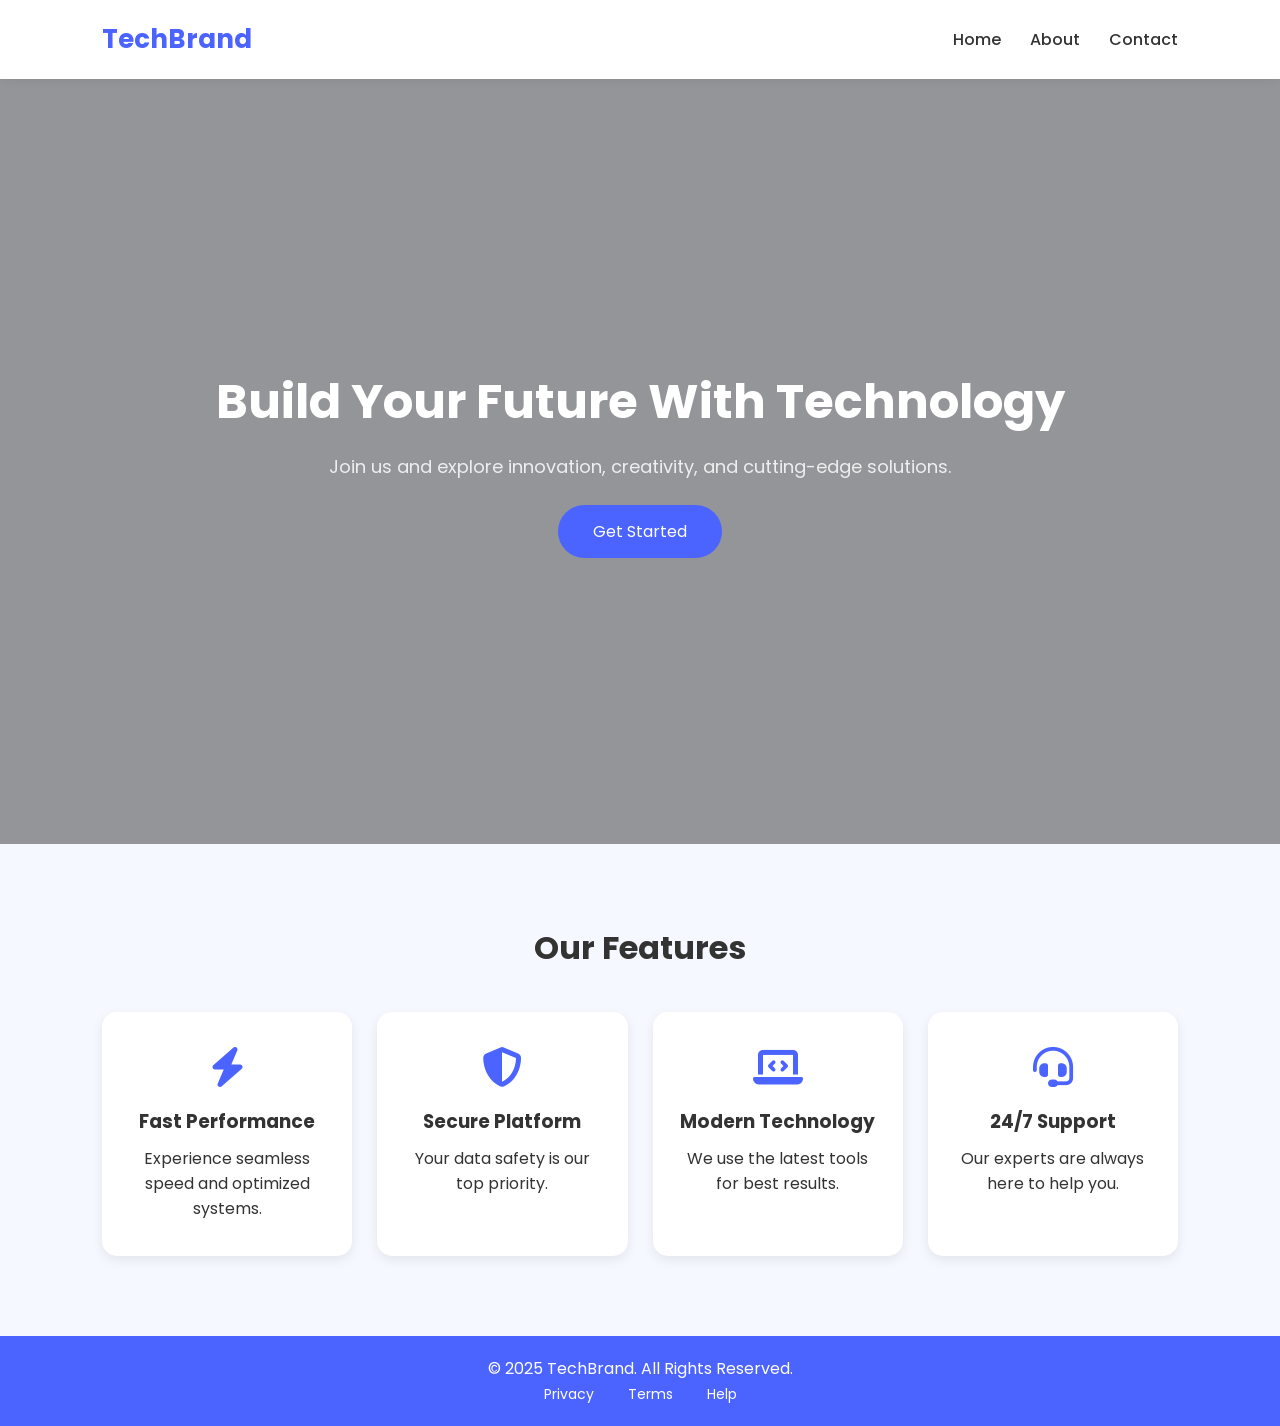
==== index.html @ 039b6f3d "Add files via upload" ====
<!DOCTYPE html>
<html lang="en">
<head>
    <meta charset="UTF-8">
    <meta name="viewport" content="width=device-width, initial-scale=1.0">
    <title>Modern Landing Page</title>

    <!-- Google Font -->
    <link href="https://fonts.googleapis.com/css2?family=Poppins:wght@300;400;600;700&display=swap" rel="stylesheet">

    <!-- Font Awesome Icons -->
    <link rel="stylesheet" href="https://cdnjs.cloudflare.com/ajax/libs/font-awesome/6.5.0/css/all.min.css">

    <link rel="stylesheet" href="style.css">
</head>
<body>

    <!-- Header -->
    <header>
        <div class="logo">TechBrand</div>
        <nav>
            <a href="#">Home</a>
            <a href="#">About</a>
            <a href="#">Contact</a>
        </nav>
    </header>

    <!-- Hero Section -->
    <section class="hero">
        <div class="hero-content">
            <h1>Build Your Future With Technology</h1>
            <p>Join us and explore innovation, creativity, and cutting-edge solutions.</p>
            <button class="cta-btn">Get Started</button>
        </div>
    </section>

    <!-- Features Section -->
    <section class="features">
        <h2>Our Features</h2>

        <div class="feature-container">
            <div class="card">
                <i class="fa-solid fa-bolt"></i>
                <h3>Fast Performance</h3>
                <p>Experience seamless speed and optimized systems.</p>
            </div>

            <div class="card">
                <i class="fa-solid fa-shield-halved"></i>
                <h3>Secure Platform</h3>
                <p>Your data safety is our top priority.</p>
            </div>

            <div class="card">
                <i class="fa-solid fa-laptop-code"></i>
                <h3>Modern Technology</h3>
                <p>We use the latest tools for best results.</p>
            </div>

            <div class="card">
                <i class="fa-solid fa-headset"></i>
                <h3>24/7 Support</h3>
                <p>Our experts are always here to help you.</p>
            </div>
        </div>
    </section>

    <!-- Footer -->
    <footer>
        <p>© 2025 TechBrand. All Rights Reserved.</p>
        <div class="footer-links">
            <a href="#">Privacy</a>
            <a href="#">Terms</a>
            <a href="#">Help</a>
        </div>
    </footer>

</body>
</html>
---- style.css ----
/* Global Style */
* {
    margin: 0;
    padding: 0;
    box-sizing: border-box;
    font-family: "Poppins", sans-serif;
}

body {
    background: #f6f8ff;
    color: #333;
}

/* Header */
header {
    width: 100%;
    padding: 20px 8%;
    display: flex;
    justify-content: space-between;
    align-items: center;
    background: white;
    box-shadow: 0 2px 10px rgba(0,0,0,0.05);
    position: sticky;
    top: 0;
}

.logo {
    font-size: 26px;
    font-weight: 700;
    color: #4b63ff;
}

nav a {
    margin-left: 25px;
    text-decoration: none;
    font-weight: 500;
    color: #333;
    transition: 0.3s ease;
}

nav a:hover {
    color: #4b63ff;
}

/* Hero Section */
.hero {
    height: 85vh;
    background: linear-gradient(rgba(0,0,0,0.4), rgba(0,0,0,0.4)),
                url("https://images.unsplash.com/photo-1527689368864-3a821dbccc34?auto=format&fit=crop&w=1350&q=80")
                center/cover no-repeat;
    display: flex;
    justify-content: center;
    align-items: center;
    text-align: center;
    padding: 0 8%;
}

.hero-content h1 {
    color: white;
    font-size: 48px;
    font-weight: 700;
}

.hero-content p {
    color: #eee;
    font-size: 18px;
    margin: 15px 0 25px;
}

.cta-btn {
    background: #4b63ff;
    border: none;
    padding: 14px 35px;
    border-radius: 30px;
    color: white;
    font-size: 16px;
    cursor: pointer;
    transition: 0.3s;
}

.cta-btn:hover {
    background: #3549d1;
}

/* Features Section */
.features {
    padding: 80px 8%;
    text-align: center;
}

.features h2 {
    font-size: 32px;
    margin-bottom: 40px;
}

.feature-container {
    display: grid;
    grid-template-columns: repeat(4, 1fr);
    gap: 25px;
}

.card {
    background: white;
    padding: 35px 25px;
    border-radius: 15px;
    text-align: center;
    transition: 0.3s;
    box-shadow: 0 4px 12px rgba(0,0,0,0.08);
}

.card:hover {
    transform: translateY(-7px);
}

.card i {
    font-size: 40px;
    margin-bottom: 20px;
    color: #4b63ff;
}

.card h3 {
    margin-bottom: 10px;
}

/* Footer */
footer {
    background: #4b63ff;
    color: white;
    padding: 20px 8%;
    text-align: center;
}

.footer-links a {
    color: white;
    text-decoration: none;
    margin: 0 15px;
    font-size: 14px;
    transition: 0.3s;
}

.footer-links a:hover {
    text-decoration: underline;
}

/* Responsive */
@media (max-width: 900px) {
    .feature-container {
        grid-template-columns: repeat(2, 1fr);
    }

    .hero-content h1 {
        font-size: 36px;
    }
}

@media (max-width: 600px) {
    header {
        flex-direction: column;
    }

    nav a {
        margin: 10px;
    }

    .feature-container {
        grid-template-columns: 1fr;
    }

    .hero-content h1 {
        font-size: 30px;
    }
}
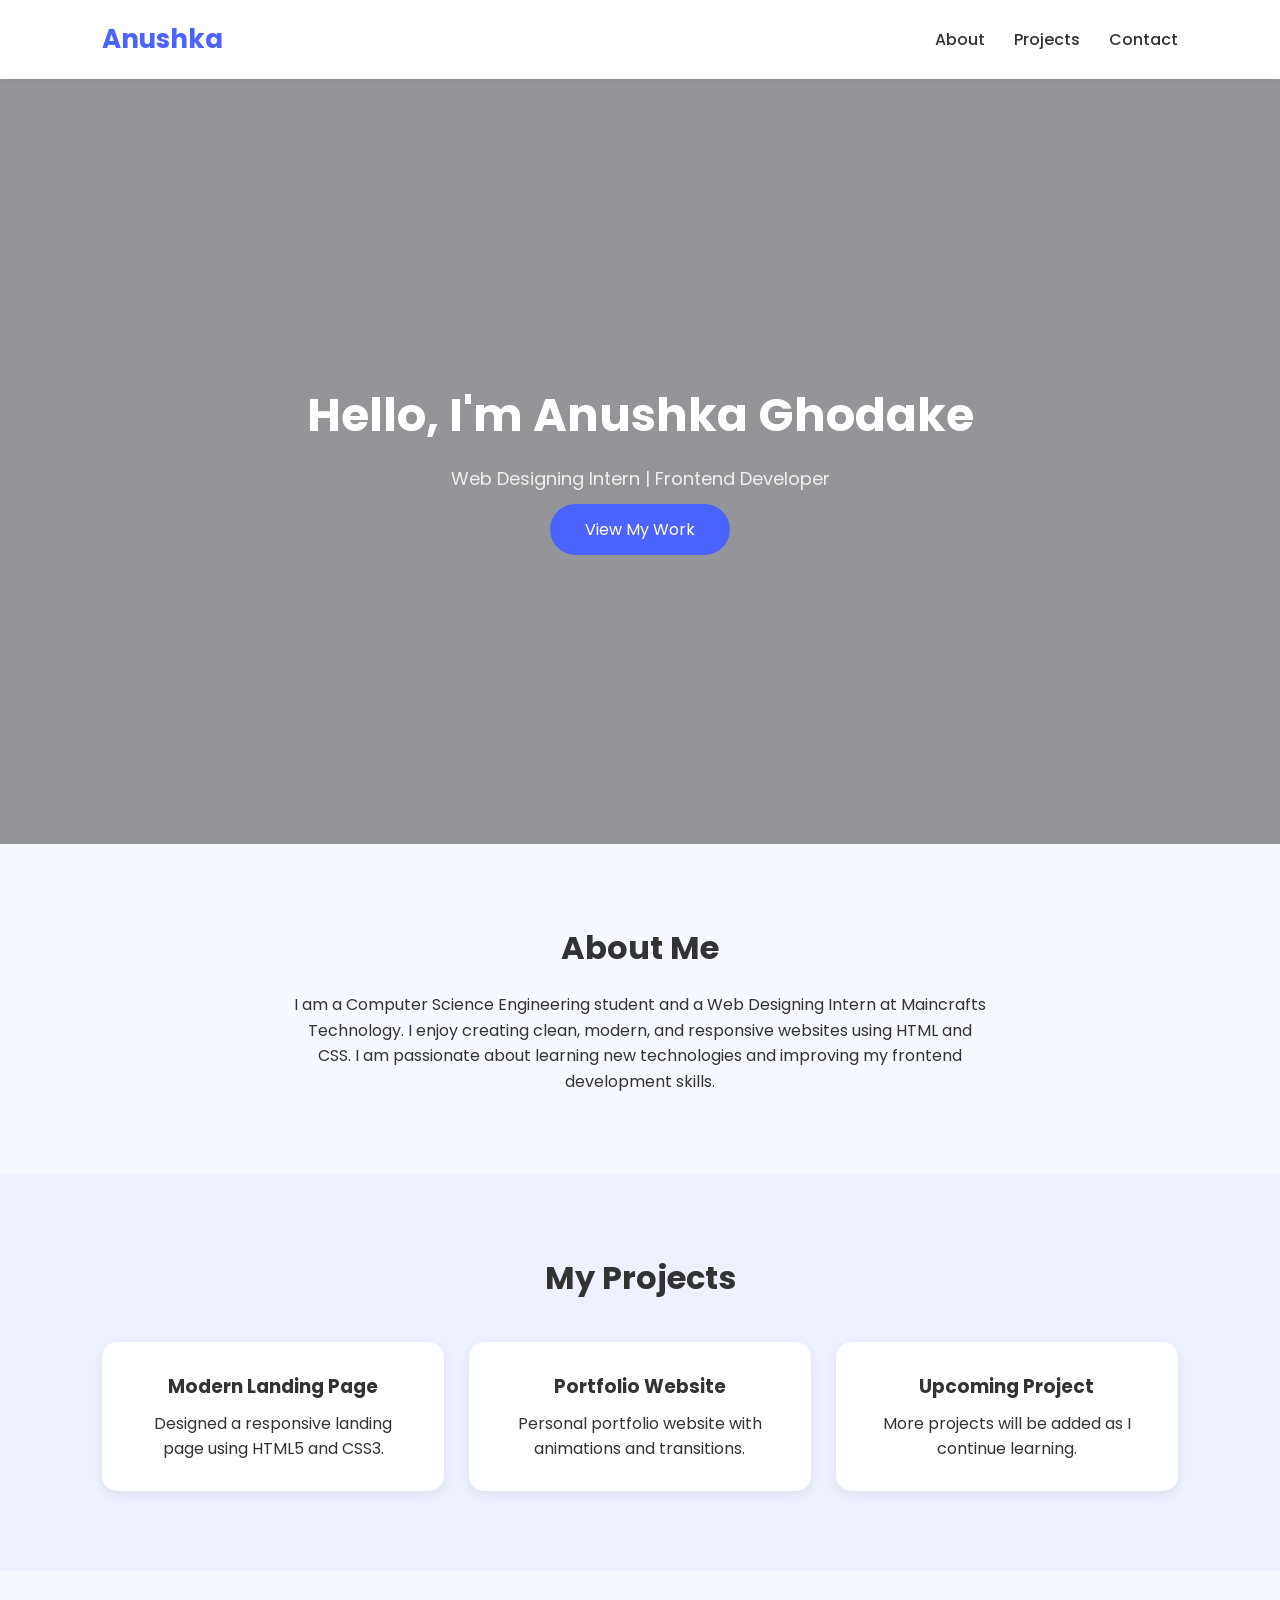
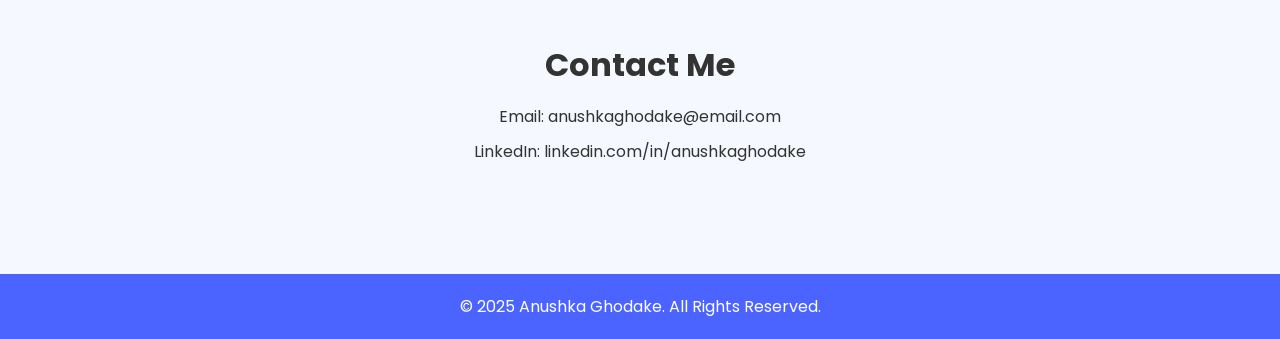
==== commit 8fa2b2d3: "Add files via upload" ====
--- a/index.html
+++ b/index.html
@@ -3,76 +3,81 @@
 <head>
     <meta charset="UTF-8">
     <meta name="viewport" content="width=device-width, initial-scale=1.0">
-    <title>Modern Landing Page</title>
+    <title>Personal Portfolio</title>
 
     <!-- Google Font -->
     <link href="https://fonts.googleapis.com/css2?family=Poppins:wght@300;400;600;700&display=swap" rel="stylesheet">
 
-    <!-- Font Awesome Icons -->
+    <!-- Font Awesome -->
     <link rel="stylesheet" href="https://cdnjs.cloudflare.com/ajax/libs/font-awesome/6.5.0/css/all.min.css">
 
+    <!-- CSS -->
     <link rel="stylesheet" href="style.css">
 </head>
 <body>
 
     <!-- Header -->
     <header>
-        <div class="logo">TechBrand</div>
+        <div class="logo">Anushka</div>
         <nav>
-            <a href="#">Home</a>
-            <a href="#">About</a>
-            <a href="#">Contact</a>
+            <a href="#about">About</a>
+            <a href="#projects">Projects</a>
+            <a href="#contact">Contact</a>
         </nav>
     </header>
 
     <!-- Hero Section -->
     <section class="hero">
         <div class="hero-content">
-            <h1>Build Your Future With Technology</h1>
-            <p>Join us and explore innovation, creativity, and cutting-edge solutions.</p>
-            <button class="cta-btn">Get Started</button>
+            <h1>Hello, I'm Anushka Ghodake</h1>
+            <p>Web Designing Intern | Frontend Developer</p>
+            <a href="#projects" class="cta-btn">View My Work</a>
         </div>
     </section>
 
-    <!-- Features Section -->
-    <section class="features">
-        <h2>Our Features</h2>
+    <!-- About Section -->
+    <section id="about" class="about">
+        <h2>About Me</h2>
+        <p>
+            I am a Computer Science Engineering student and a Web Designing Intern at
+            Maincrafts Technology. I enjoy creating clean, modern, and responsive
+            websites using HTML and CSS. I am passionate about learning new
+            technologies and improving my frontend development skills.
+        </p>
+    </section>
 
-        <div class="feature-container">
-            <div class="card">
-                <i class="fa-solid fa-bolt"></i>
-                <h3>Fast Performance</h3>
-                <p>Experience seamless speed and optimized systems.</p>
+    <!-- Projects Section -->
+    <section id="projects" class="projects">
+        <h2>My Projects</h2>
+
+        <div class="project-container">
+            <div class="project-card">
+                <h3>Modern Landing Page</h3>
+                <p>Designed a responsive landing page using HTML5 and CSS3.</p>
             </div>
 
-            <div class="card">
-                <i class="fa-solid fa-shield-halved"></i>
-                <h3>Secure Platform</h3>
-                <p>Your data safety is our top priority.</p>
+            <div class="project-card">
+                <h3>Portfolio Website</h3>
+                <p>Personal portfolio website with animations and transitions.</p>
             </div>
 
-            <div class="card">
-                <i class="fa-solid fa-laptop-code"></i>
-                <h3>Modern Technology</h3>
-                <p>We use the latest tools for best results.</p>
-            </div>
-
-            <div class="card">
-                <i class="fa-solid fa-headset"></i>
-                <h3>24/7 Support</h3>
-                <p>Our experts are always here to help you.</p>
+            <div class="project-card">
+                <h3>Upcoming Project</h3>
+                <p>More projects will be added as I continue learning.</p>
             </div>
         </div>
     </section>
 
+    <!-- Contact Section -->
+    <section id="contact" class="contact">
+        <h2>Contact Me</h2>
+        <p>Email: anushkaghodake@email.com</p>
+        <p>LinkedIn: linkedin.com/in/anushkaghodake</p>
+    </section>
+
     <!-- Footer -->
     <footer>
-        <p>© 2025 TechBrand. All Rights Reserved.</p>
-        <div class="footer-links">
-            <a href="#">Privacy</a>
-            <a href="#">Terms</a>
-            <a href="#">Help</a>
-        </div>
+        <p>© 2025 Anushka Ghodake. All Rights Reserved.</p>
     </footer>
 
 </body>
--- a/style.css
+++ b/style.css
@@ -1,9 +1,13 @@
-/* Global Style */
+/* Global Styles */
 * {
     margin: 0;
     padding: 0;
     box-sizing: border-box;
     font-family: "Poppins", sans-serif;
+}
+
+html {
+    scroll-behavior: smooth;
 }
 
 body {
@@ -22,6 +26,7 @@
     box-shadow: 0 2px 10px rgba(0,0,0,0.05);
     position: sticky;
     top: 0;
+    z-index: 100;
 }
 
 .logo {
@@ -35,7 +40,7 @@
     text-decoration: none;
     font-weight: 500;
     color: #333;
-    transition: 0.3s ease;
+    transition: 0.3s;
 }
 
 nav a:hover {
@@ -46,8 +51,8 @@
 .hero {
     height: 85vh;
     background: linear-gradient(rgba(0,0,0,0.4), rgba(0,0,0,0.4)),
-                url("https://images.unsplash.com/photo-1527689368864-3a821dbccc34?auto=format&fit=crop&w=1350&q=80")
-                center/cover no-repeat;
+        url("https://images.unsplash.com/photo-1527689368864-3a821dbccc34?auto=format&fit=crop&w=1350&q=80")
+        center/cover no-repeat;
     display: flex;
     justify-content: center;
     align-items: center;
@@ -55,9 +60,13 @@
     padding: 0 8%;
 }
 
+.hero-content {
+    animation: fadeIn 1.5s ease;
+}
+
 .hero-content h1 {
     color: white;
-    font-size: 48px;
+    font-size: 46px;
     font-weight: 700;
 }
 
@@ -69,12 +78,11 @@
 
 .cta-btn {
     background: #4b63ff;
-    border: none;
+    color: white;
     padding: 14px 35px;
     border-radius: 30px;
-    color: white;
+    text-decoration: none;
     font-size: 16px;
-    cursor: pointer;
     transition: 0.3s;
 }
 
@@ -82,69 +90,99 @@
     background: #3549d1;
 }
 
-/* Features Section */
-.features {
+/* About Section */
+.about {
     padding: 80px 8%;
     text-align: center;
-}
-
-.features h2 {
+    animation: fadeIn 1.2s ease;
+}
+
+.about h2 {
     font-size: 32px;
-    margin-bottom: 40px;
-}
-
-.feature-container {
+    margin-bottom: 20px;
+}
+
+.about p {
+    max-width: 700px;
+    margin: auto;
+    font-size: 16px;
+    line-height: 1.6;
+}
+
+/* Projects Section */
+.projects {
+    padding: 80px 8%;
+    background: #eef1ff;
+    text-align: center;
+}
+
+.projects h2 {
+    font-size: 32px;
+}
+
+.project-container {
     display: grid;
-    grid-template-columns: repeat(4, 1fr);
+    grid-template-columns: repeat(3, 1fr);
     gap: 25px;
-}
-
-.card {
+    margin-top: 40px;
+}
+
+.project-card {
     background: white;
-    padding: 35px 25px;
+    padding: 30px;
     border-radius: 15px;
-    text-align: center;
-    transition: 0.3s;
     box-shadow: 0 4px 12px rgba(0,0,0,0.08);
-}
-
-.card:hover {
-    transform: translateY(-7px);
-}
-
-.card i {
-    font-size: 40px;
-    margin-bottom: 20px;
-    color: #4b63ff;
-}
-
-.card h3 {
+    transition: transform 0.3s ease;
+}
+
+.project-card:hover {
+    transform: translateY(-10px);
+}
+
+.project-card h3 {
     margin-bottom: 10px;
+}
+
+/* Contact Section */
+.contact {
+    padding: 70px 8%;
+    text-align: center;
+}
+
+.contact h2 {
+    font-size: 32px;
+    margin-bottom: 15px;
+}
+
+.contact p {
+    font-size: 16px;
+    margin-top: 10px;
 }
 
 /* Footer */
 footer {
     background: #4b63ff;
     color: white;
-    padding: 20px 8%;
-    text-align: center;
-}
-
-.footer-links a {
-    color: white;
-    text-decoration: none;
-    margin: 0 15px;
-    font-size: 14px;
-    transition: 0.3s;
-}
-
-.footer-links a:hover {
-    text-decoration: underline;
+    text-align: center;
+    padding: 20px;
+    margin-top: 40px;
+}
+
+/* Animations */
+@keyframes fadeIn {
+    from {
+        opacity: 0;
+        transform: translateY(30px);
+    }
+    to {
+        opacity: 1;
+        transform: translateY(0);
+    }
 }
 
 /* Responsive */
 @media (max-width: 900px) {
-    .feature-container {
+    .project-container {
         grid-template-columns: repeat(2, 1fr);
     }
 
@@ -162,7 +200,7 @@
         margin: 10px;
     }
 
-    .feature-container {
+    .project-container {
         grid-template-columns: 1fr;
     }
 
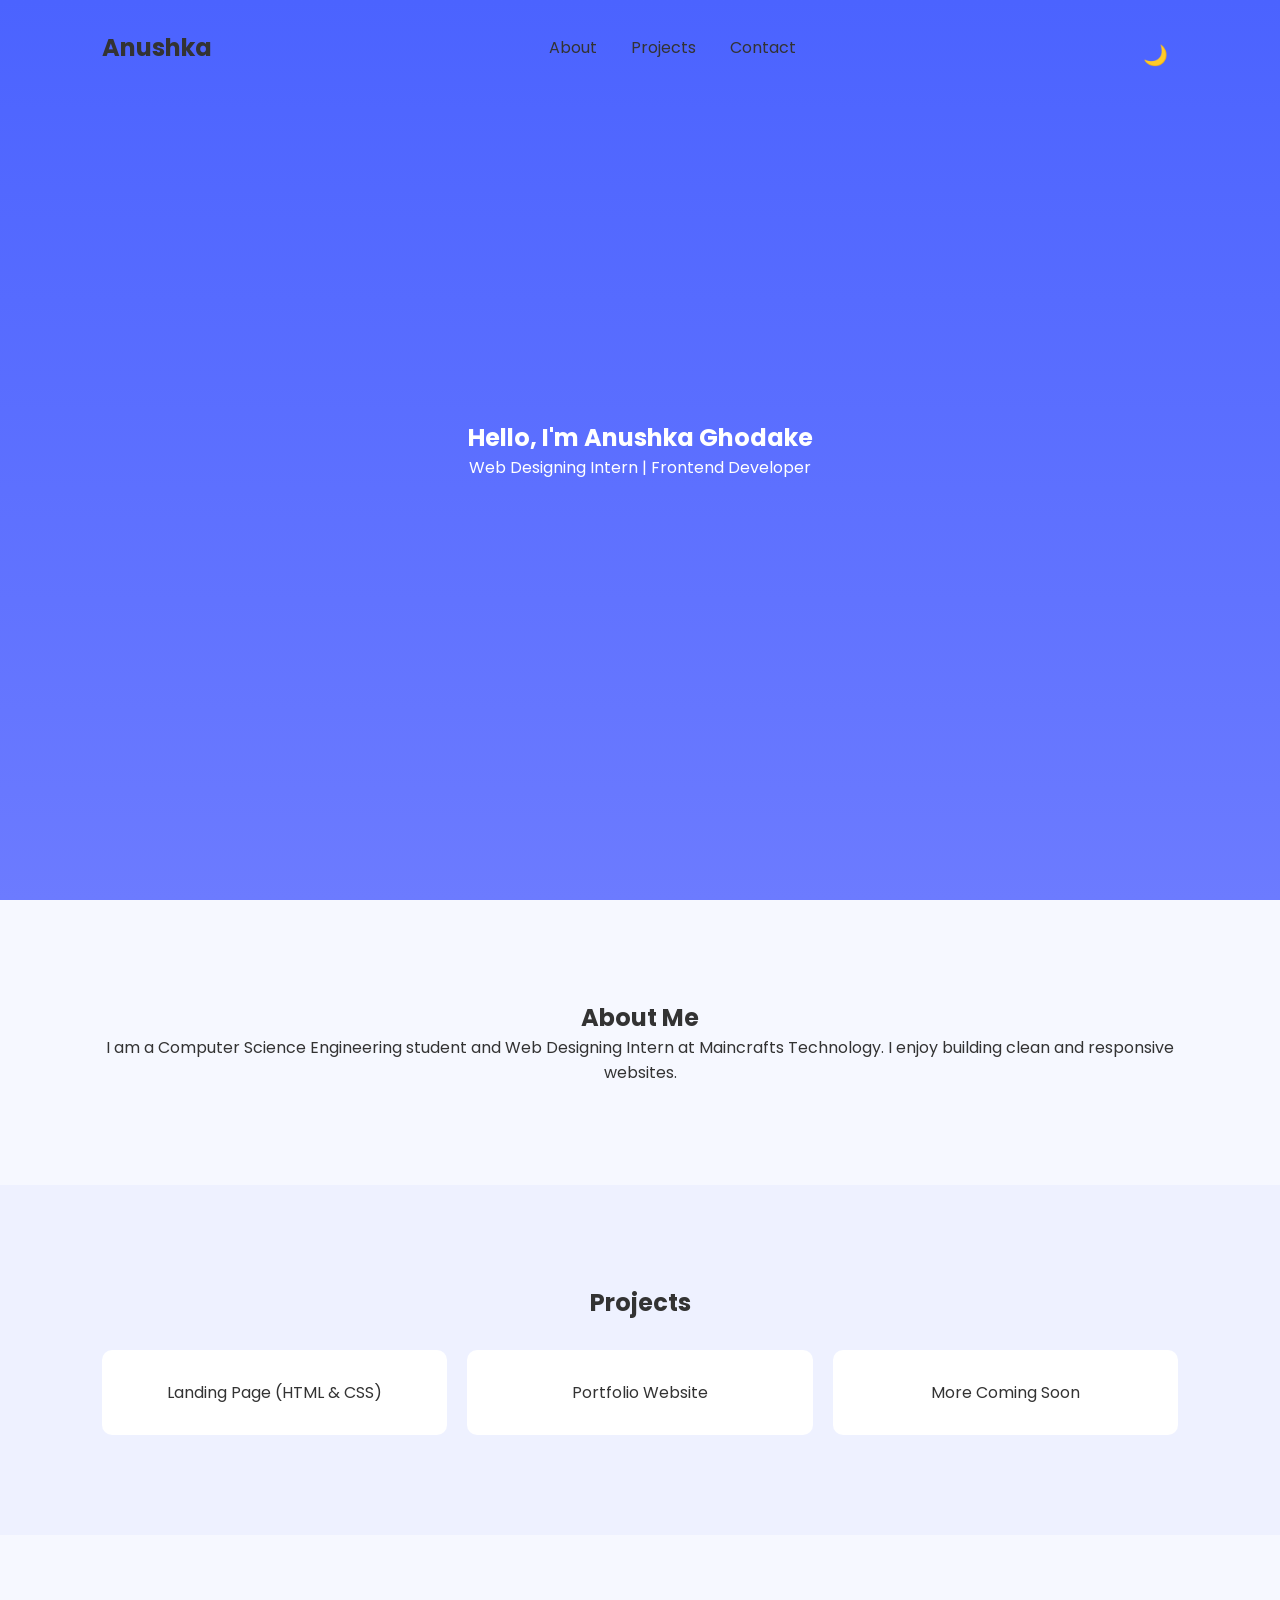
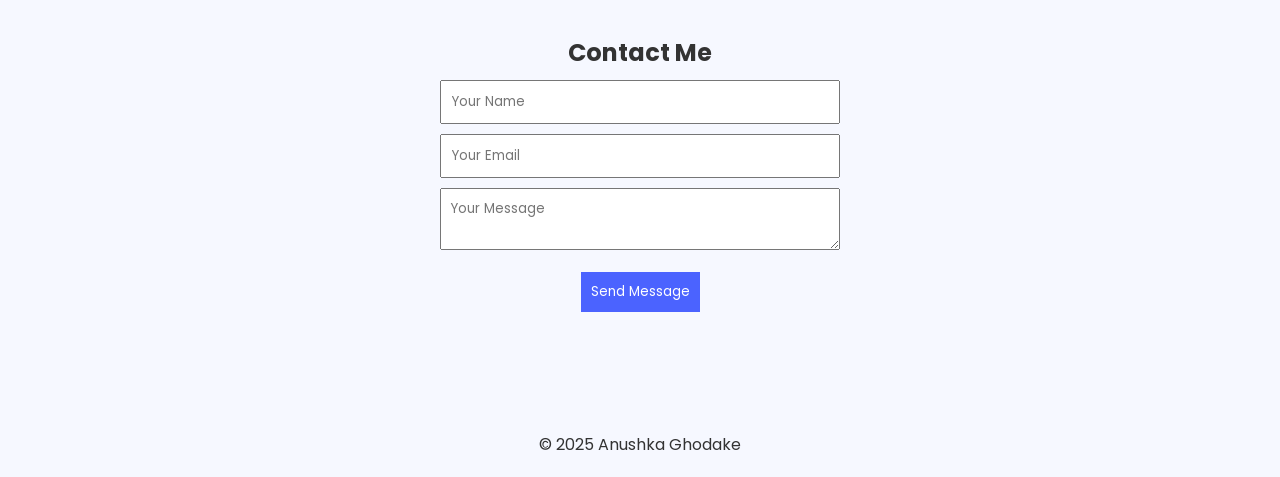
==== commit 24d48289: "Add files via upload" ====
--- a/index.html
+++ b/index.html
@@ -8,77 +8,70 @@
     <!-- Google Font -->
     <link href="https://fonts.googleapis.com/css2?family=Poppins:wght@300;400;600;700&display=swap" rel="stylesheet">
 
-    <!-- Font Awesome -->
-    <link rel="stylesheet" href="https://cdnjs.cloudflare.com/ajax/libs/font-awesome/6.5.0/css/all.min.css">
-
     <!-- CSS -->
     <link rel="stylesheet" href="style.css">
 </head>
 <body>
 
-    <!-- Header -->
-    <header>
+    <!-- Header / Navbar -->
+    <header id="navbar">
         <div class="logo">Anushka</div>
         <nav>
-            <a href="#about">About</a>
-            <a href="#projects">Projects</a>
-            <a href="#contact">Contact</a>
+            <a href="#about" class="nav-link">About</a>
+            <a href="#projects" class="nav-link">Projects</a>
+            <a href="#contact" class="nav-link">Contact</a>
         </nav>
+        <button id="darkToggle">🌙</button>
     </header>
 
-    <!-- Hero Section -->
+    <!-- Hero -->
     <section class="hero">
-        <div class="hero-content">
-            <h1>Hello, I'm Anushka Ghodake</h1>
-            <p>Web Designing Intern | Frontend Developer</p>
-            <a href="#projects" class="cta-btn">View My Work</a>
+        <h1>Hello, I'm Anushka Ghodake</h1>
+        <p>Web Designing Intern | Frontend Developer</p>
+    </section>
+
+    <!-- About -->
+    <section id="about" class="section">
+        <h2>About Me</h2>
+        <p>
+            I am a Computer Science Engineering student and Web Designing Intern at
+            Maincrafts Technology. I enjoy building clean and responsive websites.
+        </p>
+    </section>
+
+    <!-- Projects -->
+    <section id="projects" class="section bg">
+        <h2>Projects</h2>
+        <div class="projects">
+            <div class="card">Landing Page (HTML & CSS)</div>
+            <div class="card">Portfolio Website</div>
+            <div class="card">More Coming Soon</div>
         </div>
     </section>
 
-    <!-- About Section -->
-    <section id="about" class="about">
-        <h2>About Me</h2>
-        <p>
-            I am a Computer Science Engineering student and a Web Designing Intern at
-            Maincrafts Technology. I enjoy creating clean, modern, and responsive
-            websites using HTML and CSS. I am passionate about learning new
-            technologies and improving my frontend development skills.
-        </p>
+    <!-- Contact -->
+    <section id="contact" class="section">
+        <h2>Contact Me</h2>
+
+        <form id="contactForm">
+            <input type="text" id="name" placeholder="Your Name">
+            <small class="error"></small>
+
+            <input type="email" id="email" placeholder="Your Email">
+            <small class="error"></small>
+
+            <textarea id="message" placeholder="Your Message"></textarea>
+            <small class="error"></small>
+
+            <button type="submit">Send Message</button>
+        </form>
     </section>
 
-    <!-- Projects Section -->
-    <section id="projects" class="projects">
-        <h2>My Projects</h2>
-
-        <div class="project-container">
-            <div class="project-card">
-                <h3>Modern Landing Page</h3>
-                <p>Designed a responsive landing page using HTML5 and CSS3.</p>
-            </div>
-
-            <div class="project-card">
-                <h3>Portfolio Website</h3>
-                <p>Personal portfolio website with animations and transitions.</p>
-            </div>
-
-            <div class="project-card">
-                <h3>Upcoming Project</h3>
-                <p>More projects will be added as I continue learning.</p>
-            </div>
-        </div>
-    </section>
-
-    <!-- Contact Section -->
-    <section id="contact" class="contact">
-        <h2>Contact Me</h2>
-        <p>Email: anushkaghodake@email.com</p>
-        <p>LinkedIn: linkedin.com/in/anushkaghodake</p>
-    </section>
-
-    <!-- Footer -->
     <footer>
-        <p>© 2025 Anushka Ghodake. All Rights Reserved.</p>
+        © 2025 Anushka Ghodake
     </footer>
 
+    <!-- JavaScript -->
+    <script src="script.js"></script>
 </body>
 </html>
--- a/style.css
+++ b/style.css
@@ -1,4 +1,3 @@
-/* Global Styles */
 * {
     margin: 0;
     padding: 0;
@@ -6,205 +5,134 @@
     font-family: "Poppins", sans-serif;
 }
 
-html {
-    scroll-behavior: smooth;
-}
-
 body {
     background: #f6f8ff;
-    color: #333;
-}
-
-/* Header */
-header {
-    width: 100%;
-    padding: 20px 8%;
-    display: flex;
-    justify-content: space-between;
-    align-items: center;
-    background: white;
-    box-shadow: 0 2px 10px rgba(0,0,0,0.05);
-    position: sticky;
-    top: 0;
-    z-index: 100;
-}
-
-.logo {
-    font-size: 26px;
-    font-weight: 700;
-    color: #4b63ff;
-}
-
-nav a {
-    margin-left: 25px;
-    text-decoration: none;
-    font-weight: 500;
     color: #333;
     transition: 0.3s;
 }
 
-nav a:hover {
-    color: #4b63ff;
+header {
+    position: fixed;
+    top: 0;
+    width: 100%;
+    padding: 15px 8%;
+    display: flex;
+    justify-content: space-between;
+    align-items: center;
+    background: transparent;
+    transition: 0.3s;
+    z-index: 1000;
 }
 
-/* Hero Section */
+header.scrolled {
+    background: white;
+    box-shadow: 0 2px 10px rgba(0,0,0,0.1);
+}
+
+.logo {
+    font-weight: 700;
+    font-size: 24px;
+}
+
+nav a {
+    margin: 0 15px;
+    text-decoration: none;
+    color: #333;
+}
+
+nav a.active {
+    color: #4b63ff;
+    font-weight: 600;
+}
+
+#darkToggle {
+    border: none;
+    background: none;
+    font-size: 20px;
+    cursor: pointer;
+}
+
+/* Sections */
 .hero {
-    height: 85vh;
-    background: linear-gradient(rgba(0,0,0,0.4), rgba(0,0,0,0.4)),
-        url("https://images.unsplash.com/photo-1527689368864-3a821dbccc34?auto=format&fit=crop&w=1350&q=80")
-        center/cover no-repeat;
+    height: 100vh;
+    background: linear-gradient(#4b63ff, #6c7bff);
+    color: white;
     display: flex;
+    flex-direction: column;
     justify-content: center;
     align-items: center;
-    text-align: center;
-    padding: 0 8%;
 }
 
-.hero-content {
-    animation: fadeIn 1.5s ease;
-}
-
-.hero-content h1 {
-    color: white;
-    font-size: 46px;
-    font-weight: 700;
-}
-
-.hero-content p {
-    color: #eee;
-    font-size: 18px;
-    margin: 15px 0 25px;
-}
-
-.cta-btn {
-    background: #4b63ff;
-    color: white;
-    padding: 14px 35px;
-    border-radius: 30px;
-    text-decoration: none;
-    font-size: 16px;
-    transition: 0.3s;
-}
-
-.cta-btn:hover {
-    background: #3549d1;
-}
-
-/* About Section */
-.about {
-    padding: 80px 8%;
-    text-align: center;
-    animation: fadeIn 1.2s ease;
-}
-
-.about h2 {
-    font-size: 32px;
-    margin-bottom: 20px;
-}
-
-.about p {
-    max-width: 700px;
-    margin: auto;
-    font-size: 16px;
-    line-height: 1.6;
-}
-
-/* Projects Section */
-.projects {
-    padding: 80px 8%;
-    background: #eef1ff;
+.section {
+    padding: 100px 8%;
     text-align: center;
 }
 
-.projects h2 {
-    font-size: 32px;
+.bg {
+    background: #eef1ff;
 }
 
-.project-container {
+.projects {
     display: grid;
-    grid-template-columns: repeat(3, 1fr);
-    gap: 25px;
-    margin-top: 40px;
+    grid-template-columns: repeat(3,1fr);
+    gap: 20px;
+    margin-top: 30px;
 }
 
-.project-card {
+.card {
     background: white;
     padding: 30px;
-    border-radius: 15px;
-    box-shadow: 0 4px 12px rgba(0,0,0,0.08);
-    transition: transform 0.3s ease;
+    border-radius: 10px;
 }
 
-.project-card:hover {
-    transform: translateY(-10px);
+/* Contact Form */
+form {
+    max-width: 400px;
+    margin: auto;
 }
 
-.project-card h3 {
-    margin-bottom: 10px;
+input, textarea {
+    width: 100%;
+    padding: 10px;
+    margin-top: 10px;
 }
 
-/* Contact Section */
-.contact {
-    padding: 70px 8%;
+button {
+    margin-top: 15px;
+    padding: 10px;
+    background: #4b63ff;
+    color: white;
+    border: none;
+    cursor: pointer;
+}
+
+.error {
+    color: red;
+    font-size: 12px;
+}
+
+/* Dark Mode */
+body.dark {
+    background: #121212;
+    color: white;
+}
+
+body.dark header.scrolled {
+    background: #1e1e1e;
+}
+
+body.dark .card {
+    background: #1e1e1e;
+}
+
+footer {
+    padding: 20px;
     text-align: center;
 }
 
-.contact h2 {
-    font-size: 32px;
-    margin-bottom: 15px;
-}
-
-.contact p {
-    font-size: 16px;
-    margin-top: 10px;
-}
-
-/* Footer */
-footer {
-    background: #4b63ff;
-    color: white;
-    text-align: center;
-    padding: 20px;
-    margin-top: 40px;
-}
-
-/* Animations */
-@keyframes fadeIn {
-    from {
-        opacity: 0;
-        transform: translateY(30px);
-    }
-    to {
-        opacity: 1;
-        transform: translateY(0);
+/* Responsive */
+@media (max-width: 768px) {
+    .projects {
+        grid-template-columns: 1fr;
     }
 }
-
-/* Responsive */
-@media (max-width: 900px) {
-    .project-container {
-        grid-template-columns: repeat(2, 1fr);
-    }
-
-    .hero-content h1 {
-        font-size: 36px;
-    }
-}
-
-@media (max-width: 600px) {
-    header {
-        flex-direction: column;
-    }
-
-    nav a {
-        margin: 10px;
-    }
-
-    .project-container {
-        grid-template-columns: 1fr;
-    }
-
-    .hero-content h1 {
-        font-size: 30px;
-    }
-}
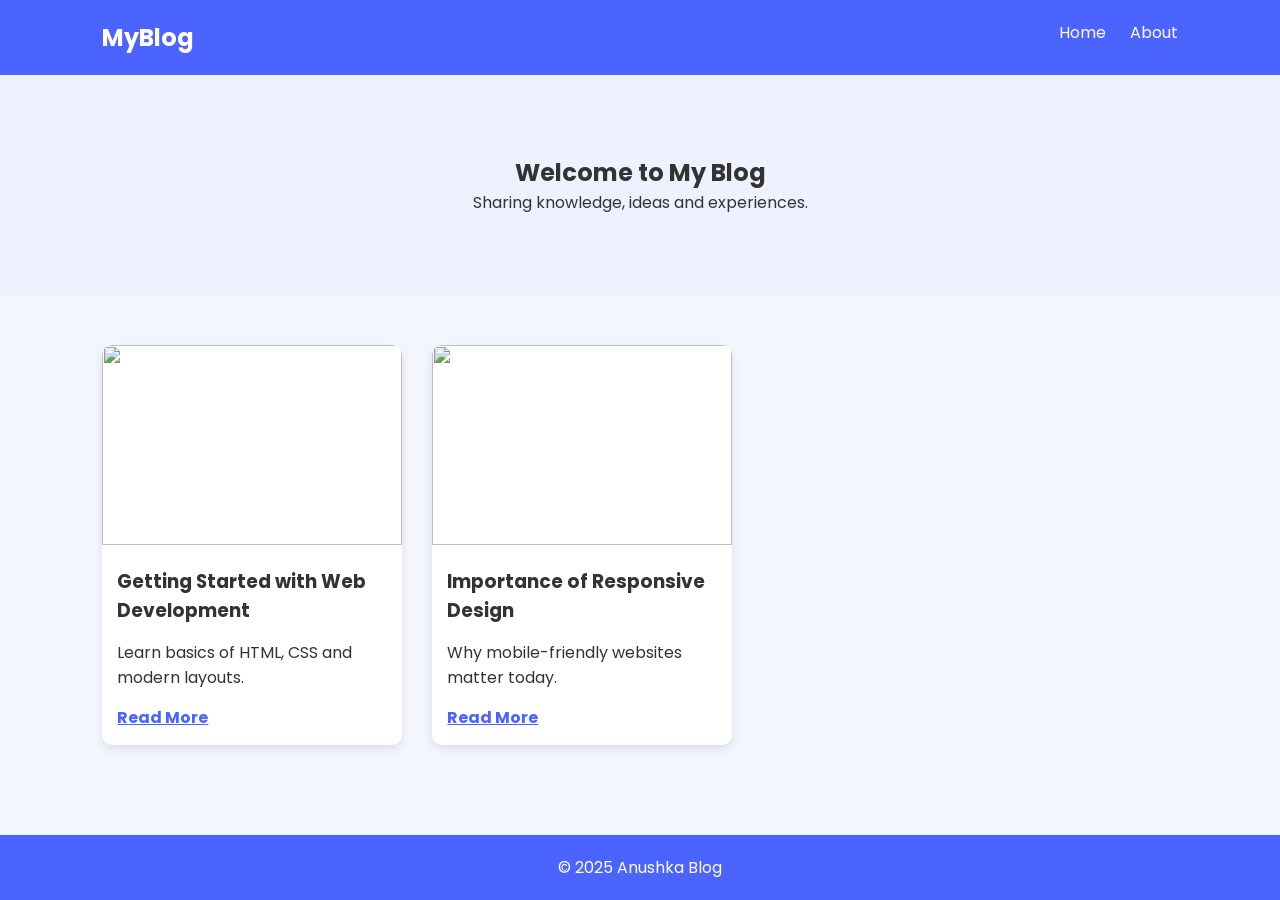
==== commit 44fd1db4: "Add files via upload" ====
--- a/index.html
+++ b/index.html
@@ -1,77 +1,50 @@
 <!DOCTYPE html>
 <html lang="en">
 <head>
-    <meta charset="UTF-8">
-    <meta name="viewport" content="width=device-width, initial-scale=1.0">
-    <title>Personal Portfolio</title>
+<meta charset="UTF-8">
+<meta name="viewport" content="width=device-width, initial-scale=1.0">
+<title>My Blog</title>
 
-    <!-- Google Font -->
-    <link href="https://fonts.googleapis.com/css2?family=Poppins:wght@300;400;600;700&display=swap" rel="stylesheet">
+<link rel="stylesheet" href="style.css">
+<link href="https://fonts.googleapis.com/css2?family=Poppins:wght@300;600&display=swap" rel="stylesheet">
+</head>
 
-    <!-- CSS -->
-    <link rel="stylesheet" href="style.css">
-</head>
 <body>
 
-    <!-- Header / Navbar -->
-    <header id="navbar">
-        <div class="logo">Anushka</div>
-        <nav>
-            <a href="#about" class="nav-link">About</a>
-            <a href="#projects" class="nav-link">Projects</a>
-            <a href="#contact" class="nav-link">Contact</a>
-        </nav>
-        <button id="darkToggle">🌙</button>
-    </header>
+<header>
+    <h2>MyBlog</h2>
+    <nav>
+        <a href="index.html">Home</a>
+        <a href="about.html">About</a>
+    </nav>
+</header>
 
-    <!-- Hero -->
-    <section class="hero">
-        <h1>Hello, I'm Anushka Ghodake</h1>
-        <p>Web Designing Intern | Frontend Developer</p>
-    </section>
+<section class="hero">
+    <h1>Welcome to My Blog</h1>
+    <p>Sharing knowledge, ideas and experiences.</p>
+</section>
 
-    <!-- About -->
-    <section id="about" class="section">
-        <h2>About Me</h2>
-        <p>
-            I am a Computer Science Engineering student and Web Designing Intern at
-            Maincrafts Technology. I enjoy building clean and responsive websites.
-        </p>
-    </section>
+<section class="blogs">
 
-    <!-- Projects -->
-    <section id="projects" class="section bg">
-        <h2>Projects</h2>
-        <div class="projects">
-            <div class="card">Landing Page (HTML & CSS)</div>
-            <div class="card">Portfolio Website</div>
-            <div class="card">More Coming Soon</div>
-        </div>
-    </section>
+<div class="blog-card">
+    <img src="https://images.unsplash.com/photo-1498050108023-c5249f4df085">
+    <h3>Getting Started with Web Development</h3>
+    <p>Learn basics of HTML, CSS and modern layouts.</p>
+    <a href="blog.html">Read More</a>
+</div>
 
-    <!-- Contact -->
-    <section id="contact" class="section">
-        <h2>Contact Me</h2>
+<div class="blog-card">
+    <img src="https://images.unsplash.com/photo-1519389950473-47ba0277781c">
+    <h3>Importance of Responsive Design</h3>
+    <p>Why mobile-friendly websites matter today.</p>
+    <a href="blog.html">Read More</a>
+</div>
 
-        <form id="contactForm">
-            <input type="text" id="name" placeholder="Your Name">
-            <small class="error"></small>
+</section>
 
-            <input type="email" id="email" placeholder="Your Email">
-            <small class="error"></small>
+<footer>
+    <p>© 2025 Anushka Blog</p>
+</footer>
 
-            <textarea id="message" placeholder="Your Message"></textarea>
-            <small class="error"></small>
-
-            <button type="submit">Send Message</button>
-        </form>
-    </section>
-
-    <footer>
-        © 2025 Anushka Ghodake
-    </footer>
-
-    <!-- JavaScript -->
-    <script src="script.js"></script>
 </body>
-</html>
+</html>
--- a/style.css
+++ b/style.css
@@ -1,138 +1,99 @@
-* {
-    margin: 0;
-    padding: 0;
-    box-sizing: border-box;
-    font-family: "Poppins", sans-serif;
+*{
+margin:0;
+padding:0;
+box-sizing:border-box;
+font-family:Poppins;
 }
 
-body {
-    background: #f6f8ff;
-    color: #333;
-    transition: 0.3s;
+body{
+background:#f4f6ff;
+color:#333;
 }
 
-header {
-    position: fixed;
-    top: 0;
-    width: 100%;
-    padding: 15px 8%;
-    display: flex;
-    justify-content: space-between;
-    align-items: center;
-    background: transparent;
-    transition: 0.3s;
-    z-index: 1000;
+/* Navbar */
+header{
+display:flex;
+justify-content:space-between;
+padding:20px 8%;
+background:#4b63ff;
+color:white;
 }
 
-header.scrolled {
-    background: white;
-    box-shadow: 0 2px 10px rgba(0,0,0,0.1);
+nav a{
+color:white;
+margin-left:20px;
+text-decoration:none;
 }
 
-.logo {
-    font-weight: 700;
-    font-size: 24px;
+/* Hero */
+.hero{
+text-align:center;
+padding:80px;
+background:#eef1ff;
 }
 
-nav a {
-    margin: 0 15px;
-    text-decoration: none;
-    color: #333;
+/* Blog Cards */
+.blogs{
+display:flex;
+gap:30px;
+padding:50px 8%;
+flex-wrap:wrap;
 }
 
-nav a.active {
-    color: #4b63ff;
-    font-weight: 600;
+.blog-card{
+background:white;
+width:300px;
+border-radius:10px;
+overflow:hidden;
+box-shadow:0 4px 10px rgba(0,0,0,0.1);
 }
 
-#darkToggle {
-    border: none;
-    background: none;
-    font-size: 20px;
-    cursor: pointer;
+.blog-card img{
+width:100%;
+height:200px;
+object-fit:cover;
 }
 
-/* Sections */
-.hero {
-    height: 100vh;
-    background: linear-gradient(#4b63ff, #6c7bff);
-    color: white;
-    display: flex;
-    flex-direction: column;
-    justify-content: center;
-    align-items: center;
+.blog-card h3{
+padding:15px;
 }
 
-.section {
-    padding: 100px 8%;
-    text-align: center;
+.blog-card p{
+padding:0 15px;
 }
 
-.bg {
-    background: #eef1ff;
+.blog-card a{
+display:block;
+padding:15px;
+color:#4b63ff;
+font-weight:bold;
 }
 
-.projects {
-    display: grid;
-    grid-template-columns: repeat(3,1fr);
-    gap: 20px;
-    margin-top: 30px;
+/* Blog Content */
+.blog-content{
+padding:60px 15%;
+line-height:1.8;
 }
 
-.card {
-    background: white;
-    padding: 30px;
-    border-radius: 10px;
+/* About */
+.about{
+padding:80px;
+text-align:center;
 }
 
-/* Contact Form */
-form {
-    max-width: 400px;
-    margin: auto;
-}
-
-input, textarea {
-    width: 100%;
-    padding: 10px;
-    margin-top: 10px;
-}
-
-button {
-    margin-top: 15px;
-    padding: 10px;
-    background: #4b63ff;
-    color: white;
-    border: none;
-    cursor: pointer;
-}
-
-.error {
-    color: red;
-    font-size: 12px;
-}
-
-/* Dark Mode */
-body.dark {
-    background: #121212;
-    color: white;
-}
-
-body.dark header.scrolled {
-    background: #1e1e1e;
-}
-
-body.dark .card {
-    background: #1e1e1e;
-}
-
-footer {
-    padding: 20px;
-    text-align: center;
+/* Footer */
+footer{
+text-align:center;
+padding:20px;
+background:#4b63ff;
+color:white;
+margin-top:40px;
 }
 
 /* Responsive */
-@media (max-width: 768px) {
-    .projects {
-        grid-template-columns: 1fr;
-    }
+@media(max-width:768px){
+.blogs{
+flex-direction:column;
+align-items:center;
 }
+}
